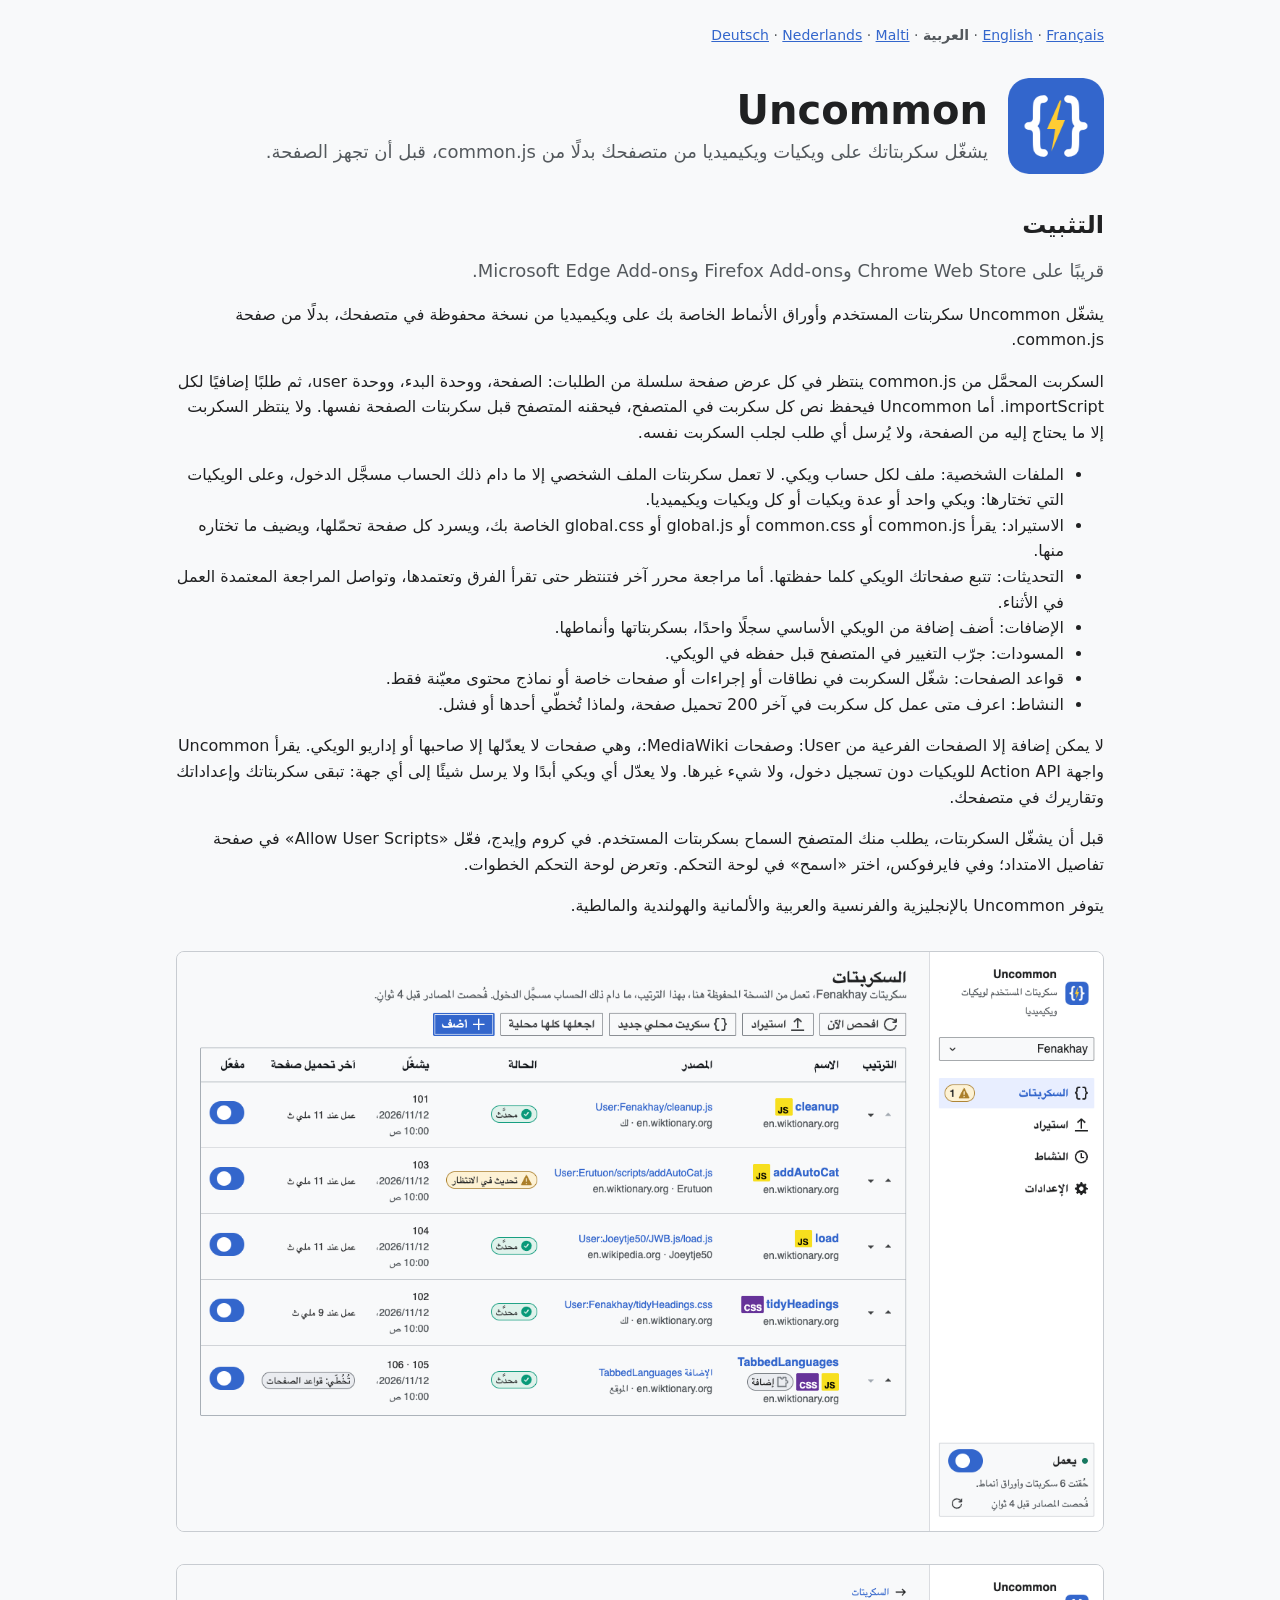
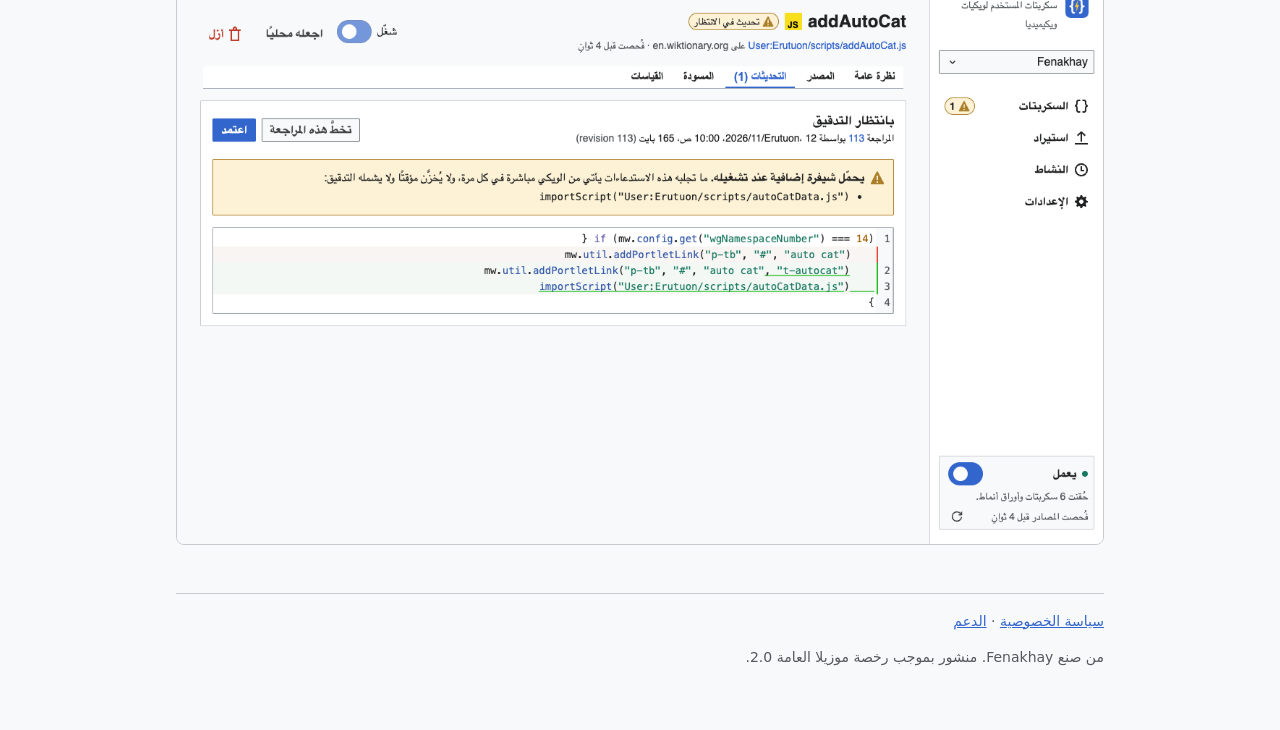
==== ar/index.html @ 903ac7b0 "Add the site of Uncommon" ====
<!doctype html>
<html lang="ar" dir="rtl">
  <head>
    <meta charset="utf-8" />
    <meta name="viewport" content="width=device-width, initial-scale=1" />
    <title>Uncommon: سكربتات المستخدم لويكيات ويكيميديا</title>
    <meta
      name="description"
      content="يشغّل سكربتاتك على ويكيات ويكيميديا من متصفحك بدلًا من common.js، قبل أن تجهز الصفحة."
    />
    <link rel="icon" href="../icon.png" />
    <link rel="stylesheet" href="../style.css" />
    <link rel="alternate" hreflang="en" href="https://uncommon.fenakhay.com/" />
    <link rel="alternate" hreflang="fr" href="https://uncommon.fenakhay.com/fr/" />
    <link rel="alternate" hreflang="ar" href="https://uncommon.fenakhay.com/ar/" />
    <link rel="alternate" hreflang="de" href="https://uncommon.fenakhay.com/de/" />
    <link rel="alternate" hreflang="nl" href="https://uncommon.fenakhay.com/nl/" />
    <link rel="alternate" hreflang="mt" href="https://uncommon.fenakhay.com/mt/" />
  </head>
  <body>
    <nav class="languages">
      <a href="../" hreflang="en" lang="en">English</a> ·
      <a href="../fr/" hreflang="fr" lang="fr">Français</a> · <strong>العربية</strong> ·
      <a href="../de/" hreflang="de" lang="de">Deutsch</a> ·
      <a href="../nl/" hreflang="nl" lang="nl">Nederlands</a> ·
      <a href="../mt/" hreflang="mt" lang="mt">Malti</a>
    </nav>
    <header>
      <img src="../icon.png" alt="" width="96" height="96" />
      <div>
        <h1>Uncommon</h1>
        <p class="summary">
          يشغّل سكربتاتك على ويكيات ويكيميديا من متصفحك بدلًا من common.js، قبل أن تجهز الصفحة.
        </p>
      </div>
    </header>
    <main>
      <h2>التثبيت</h2>
      <p class="soon">قريبًا على Chrome Web Store وFirefox Add-ons وMicrosoft Edge Add-ons.</p>
      <p>
        يشغّل Uncommon سكربتات المستخدم وأوراق الأنماط الخاصة بك على ويكيميديا من نسخة محفوظة في
        متصفحك، بدلًا من صفحة common.js.
      </p>
      <p>
        السكربت المحمَّل من common.js ينتظر في كل عرض صفحة سلسلة من الطلبات: الصفحة، ووحدة البدء،
        ووحدة user، ثم طلبًا إضافيًا لكل importScript. أما Uncommon فيحفظ نص كل سكربت في المتصفح،
        فيحقنه المتصفح قبل سكربتات الصفحة نفسها. ولا ينتظر السكربت إلا ما يحتاج إليه من الصفحة، ولا
        يُرسل أي طلب لجلب السكربت نفسه.
      </p>
      <ul>
        <li>
          الملفات الشخصية: ملف لكل حساب ويكي. لا تعمل سكربتات الملف الشخصي إلا ما دام ذلك الحساب
          مسجَّل الدخول، وعلى الويكيات التي تختارها: ويكي واحد أو عدة ويكيات أو كل ويكيات ويكيميديا.
        </li>
        <li>
          الاستيراد: يقرأ common.js أو common.css أو global.js أو global.css الخاصة بك، ويسرد كل
          صفحة تحمّلها، ويضيف ما تختاره منها.
        </li>
        <li>
          التحديثات: تتبع صفحاتك الويكي كلما حفظتها. أما مراجعة محرر آخر فتنتظر حتى تقرأ الفرق
          وتعتمدها، وتواصل المراجعة المعتمدة العمل في الأثناء.
        </li>
        <li>الإضافات: أضف إضافة من الويكي الأساسي سجلًا واحدًا، بسكربتاتها وأنماطها.</li>
        <li>المسودات: جرّب التغيير في المتصفح قبل حفظه في الويكي.</li>
        <li>
          قواعد الصفحات: شغّل السكربت في نطاقات أو إجراءات أو صفحات خاصة أو نماذج محتوى معيّنة فقط.
        </li>
        <li>النشاط: اعرف متى عمل كل سكربت في آخر 200 تحميل صفحة، ولماذا تُخطّي أحدها أو فشل.</li>
      </ul>
      <p>
        لا يمكن إضافة إلا الصفحات الفرعية من User: وصفحات MediaWiki:، وهي صفحات لا يعدّلها إلا
        صاحبها أو إداريو الويكي. يقرأ Uncommon واجهة Action API للويكيات دون تسجيل دخول، ولا شيء
        غيرها. ولا يعدّل أي ويكي أبدًا ولا يرسل شيئًا إلى أي جهة: تبقى سكربتاتك وإعداداتك وتقاريرك
        في متصفحك.
      </p>
      <p>
        قبل أن يشغّل السكربتات، يطلب منك المتصفح السماح بسكربتات المستخدم. في كروم وإيدج، فعّل
        «Allow User Scripts» في صفحة تفاصيل الامتداد؛ وفي فايرفوكس، اختر «اسمح» في لوحة التحكم.
        وتعرض لوحة التحكم الخطوات.
      </p>
      <p>يتوفر Uncommon بالإنجليزية والفرنسية والعربية والألمانية والهولندية والمالطية.</p>
      <figure>
        <img
          src="../images/ar/scripts.png"
          alt="قائمة السكربتات في لوحة التحكم"
          width="1280"
          height="800"
        />
      </figure>
      <figure>
        <img
          src="../images/ar/update.png"
          alt="مراجعة من محرر آخر بانتظار التدقيق"
          width="1280"
          height="800"
        />
      </figure>
    </main>
    <footer>
      <a href="../privacy.html">سياسة الخصوصية</a> ·
      <a href="../support.html">الدعم</a>
      <p>من صنع Fenakhay. منشور بموجب رخصة موزيلا العامة 2.0.</p>
    </footer>
  </body>
</html>
---- style.css ----
/* The site of Uncommon, in the colors of Wikimedia's Codex: light by default, dark when the reader's system is. */

:root {
  color-scheme: light dark;
  --background: #f8f9fa;
  --surface: #fff;
  --text: #202122;
  --subtle: #54595d;
  --border: #c8ccd1;
  --link: #36c;
  --button-text: #fff;
}

@media (prefers-color-scheme: dark) {
  :root {
    --background: #101418;
    --surface: #202122;
    --text: #eaecf0;
    --subtle: #a2a9b1;
    --border: #54595d;
    --link: #88a3e8;
    --button-text: #101418;
  }
}

* {
  box-sizing: border-box;
}

body {
  max-inline-size: 60rem;
  margin: 0 auto;
  padding: 1.5rem 1rem 3rem;
  background-color: var(--background);
  color: var(--text);
  font-family: system-ui, sans-serif;
  font-size: 1rem;
  line-height: 1.6;
}

a {
  color: var(--link);
}

.languages {
  margin-block-end: 2rem;
  color: var(--subtle);
  font-size: 0.875rem;
}

header {
  display: flex;
  align-items: center;
  gap: 1.25rem;
  margin-block-end: 1.5rem;
}

header img {
  flex-shrink: 0;
  border-radius: 1.25rem;
}

h1 {
  margin: 0;
  font-size: 2.5rem;
  line-height: 1.2;
}

h2 {
  margin-block: 2rem 0.75rem;
  font-size: 1.5rem;
}

h3 {
  margin-block: 1.5rem 0.5rem;
  font-size: 1.125rem;
}

.summary,
.soon {
  margin: 0.25rem 0 0;
  color: var(--subtle);
  font-size: 1.125rem;
}

.stores {
  display: flex;
  flex-wrap: wrap;
  gap: 0.75rem;
}

.button {
  padding: 0.5rem 1rem;
  border-radius: 0.25rem;
  background-color: var(--link);
  color: var(--button-text);
  font-weight: 700;
  text-decoration: none;
}

figure {
  margin: 2rem 0;
}

figure img {
  display: block;
  inline-size: 100%;
  block-size: auto;
  border: 1px solid var(--border);
  border-radius: 0.5rem;
}

code {
  font-size: 0.9em;
  overflow-wrap: anywhere;
}

footer {
  margin-block-start: 3rem;
  padding-block-start: 1rem;
  border-block-start: 1px solid var(--border);
  color: var(--subtle);
  font-size: 0.875rem;
}
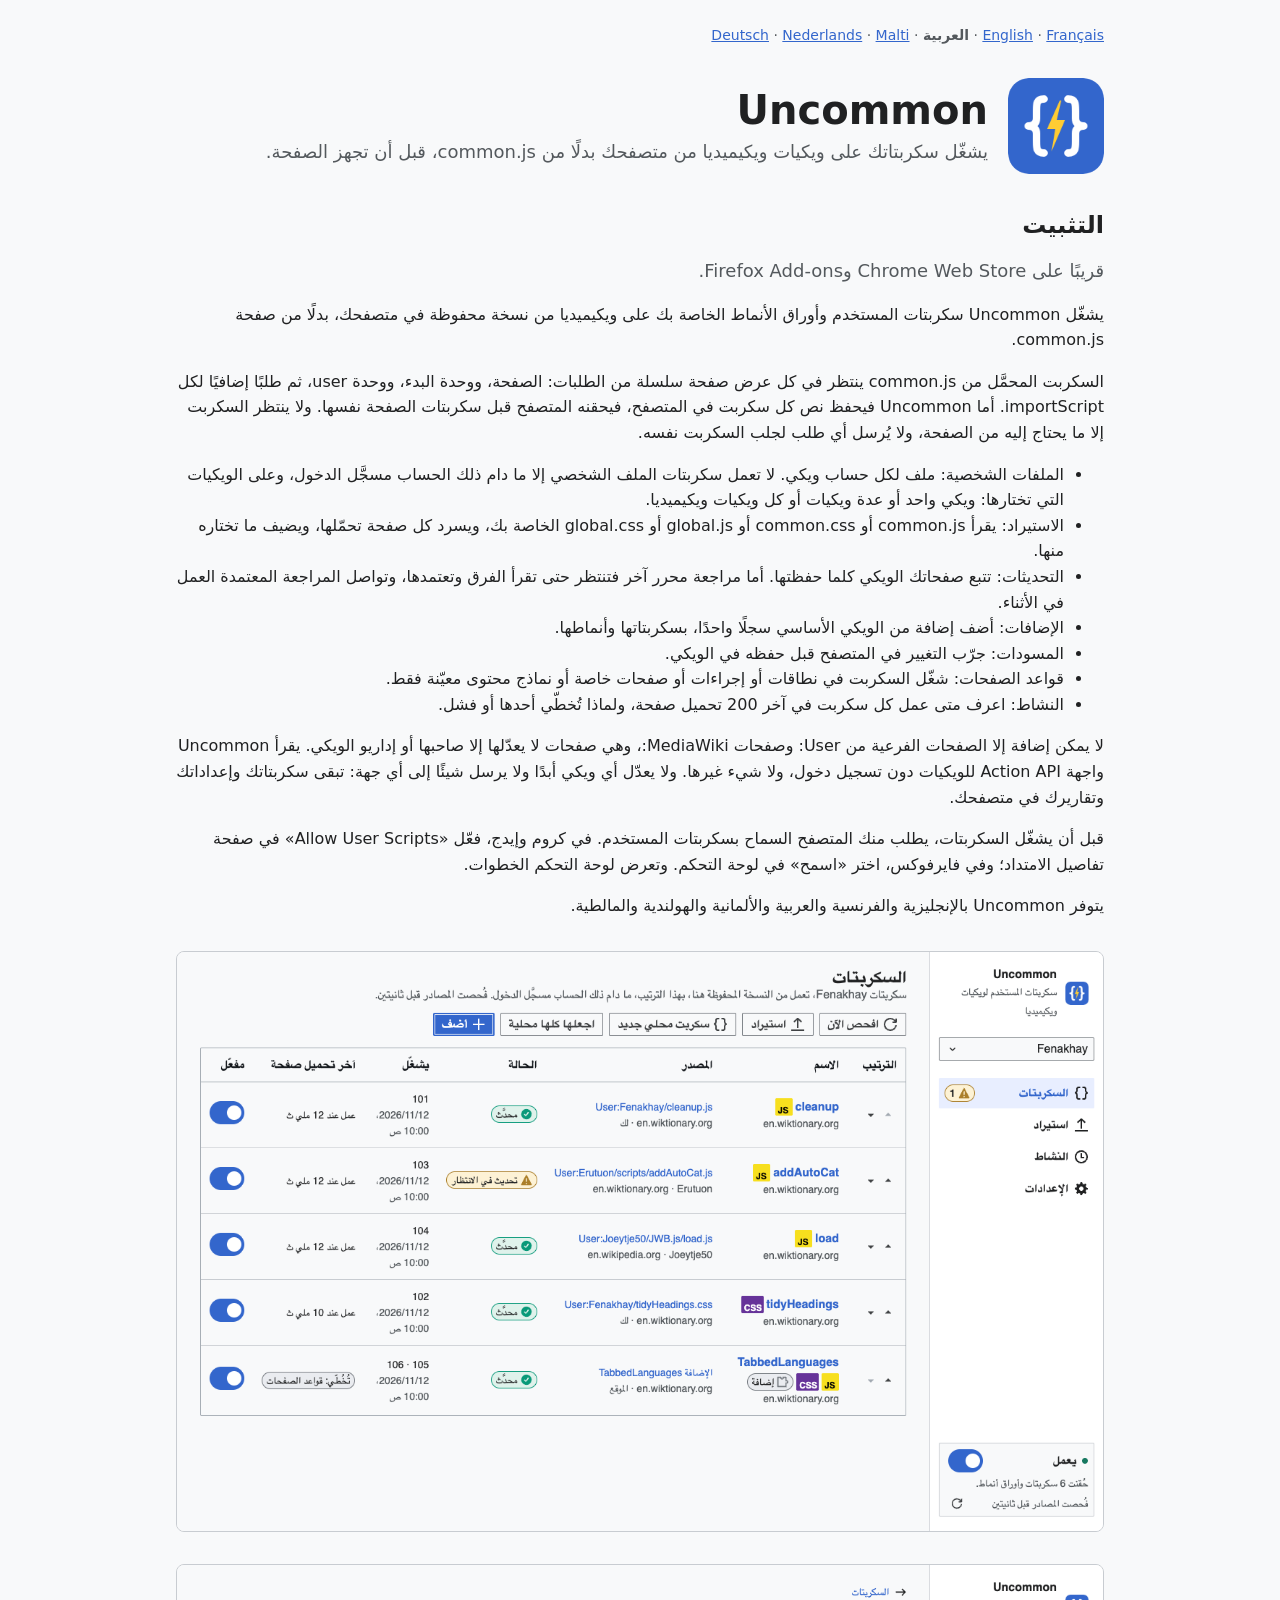
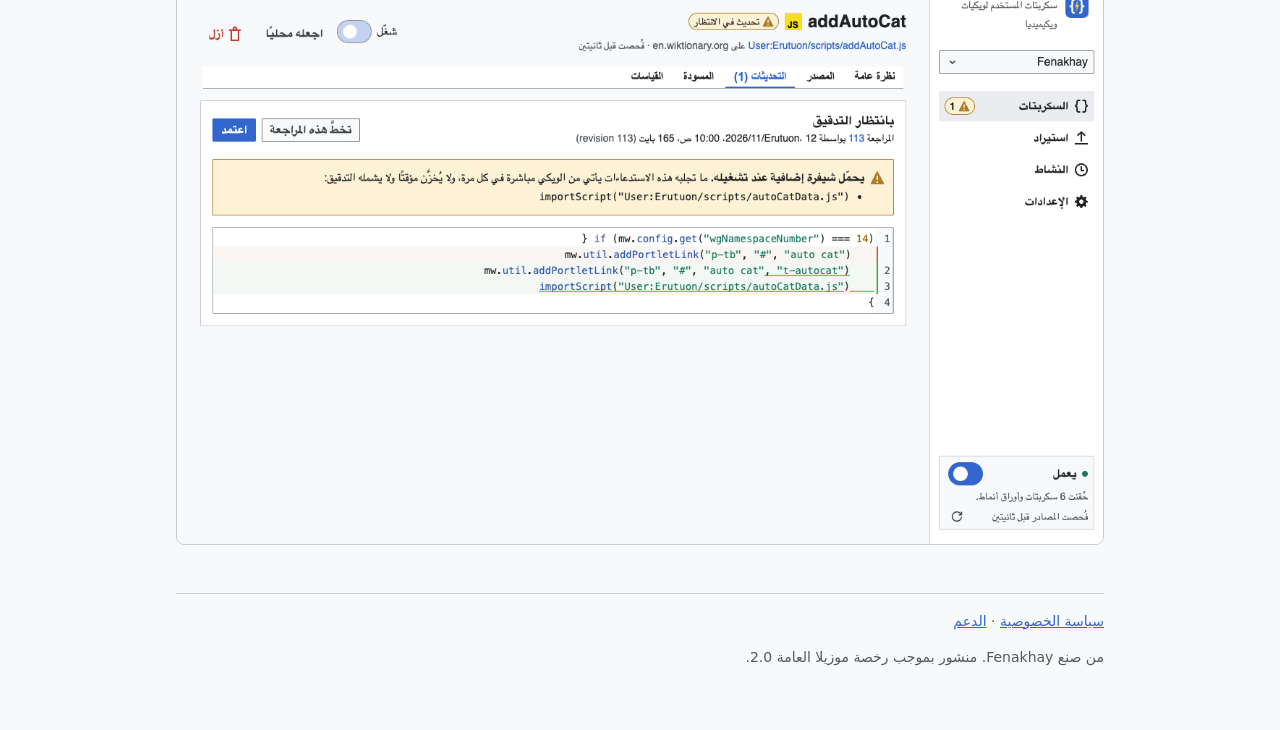
==== commit 27e228b2: "Update the site for Uncommon 1.0.0" ====
--- a/ar/index.html
+++ b/ar/index.html
@@ -36,7 +36,7 @@
     </header>
     <main>
       <h2>التثبيت</h2>
-      <p class="soon">قريبًا على Chrome Web Store وFirefox Add-ons وMicrosoft Edge Add-ons.</p>
+      <p class="soon">قريبًا على Chrome Web Store وFirefox Add-ons.</p>
       <p>
         يشغّل Uncommon سكربتات المستخدم وأوراق الأنماط الخاصة بك على ويكيميديا من نسخة محفوظة في
         متصفحك، بدلًا من صفحة common.js.
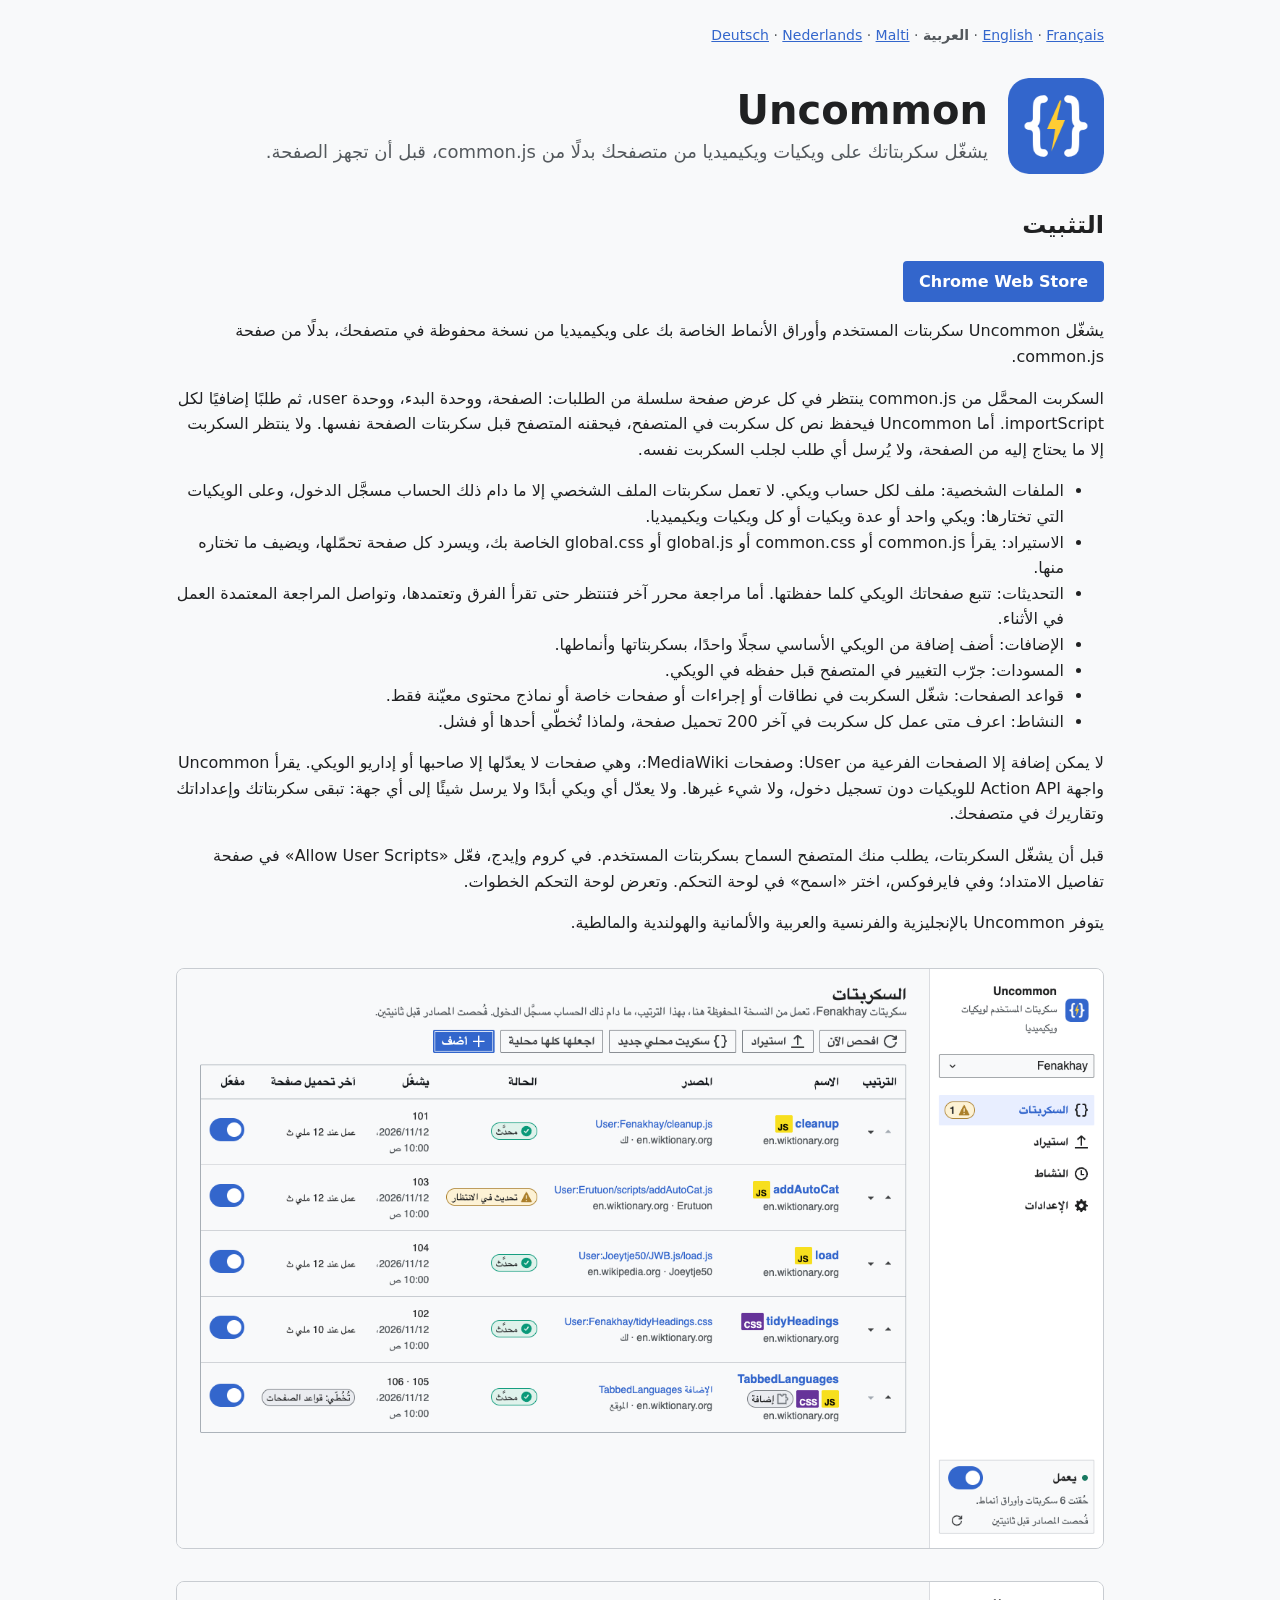
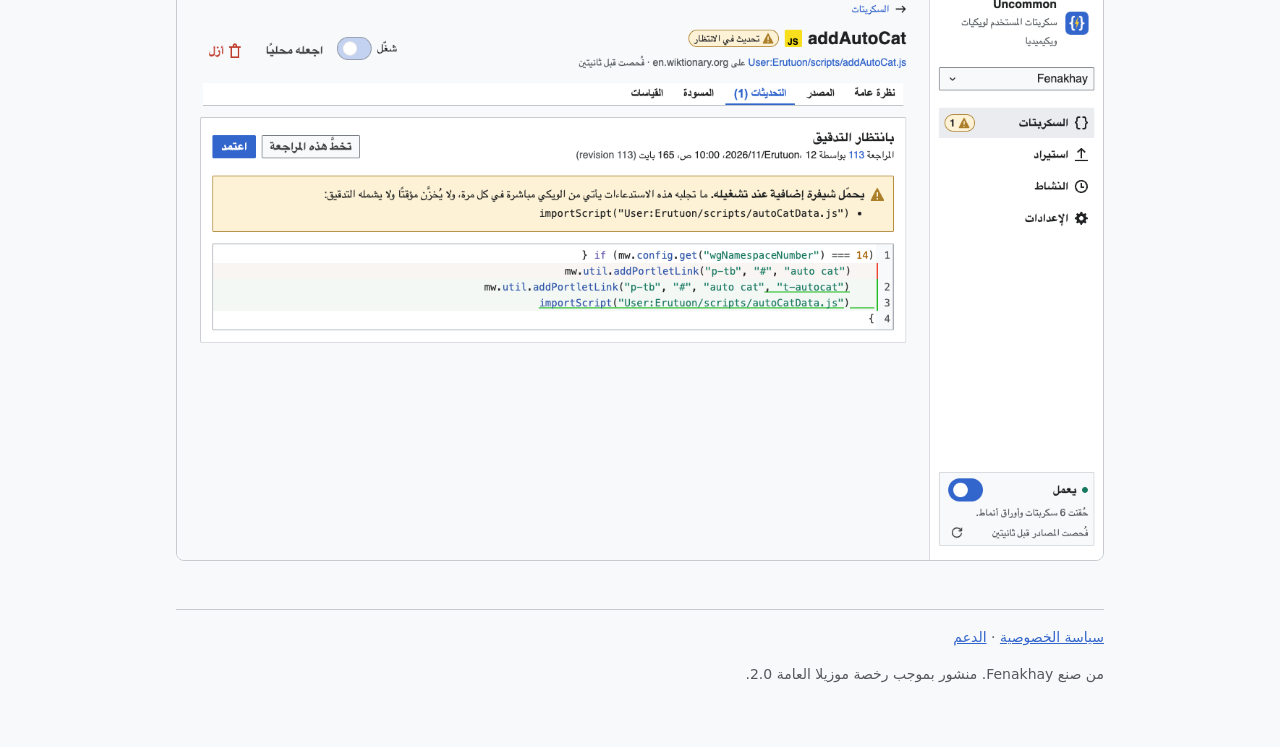
==== commit 65b8fbb2: "Update the site for Uncommon 1.1.0" ====
--- a/ar/index.html
+++ b/ar/index.html
@@ -36,7 +36,13 @@
     </header>
     <main>
       <h2>التثبيت</h2>
-      <p class="soon">قريبًا على Chrome Web Store وFirefox Add-ons.</p>
+      <p class="stores">
+        <a
+          class="button"
+          href="https://chromewebstore.google.com/detail/uncommon-userscripts-for/dfbjjnancbgnjkgjohcepljgianccjjg"
+          >Chrome Web Store</a
+        >
+      </p>
       <p>
         يشغّل Uncommon سكربتات المستخدم وأوراق الأنماط الخاصة بك على ويكيميديا من نسخة محفوظة في
         متصفحك، بدلًا من صفحة common.js.
